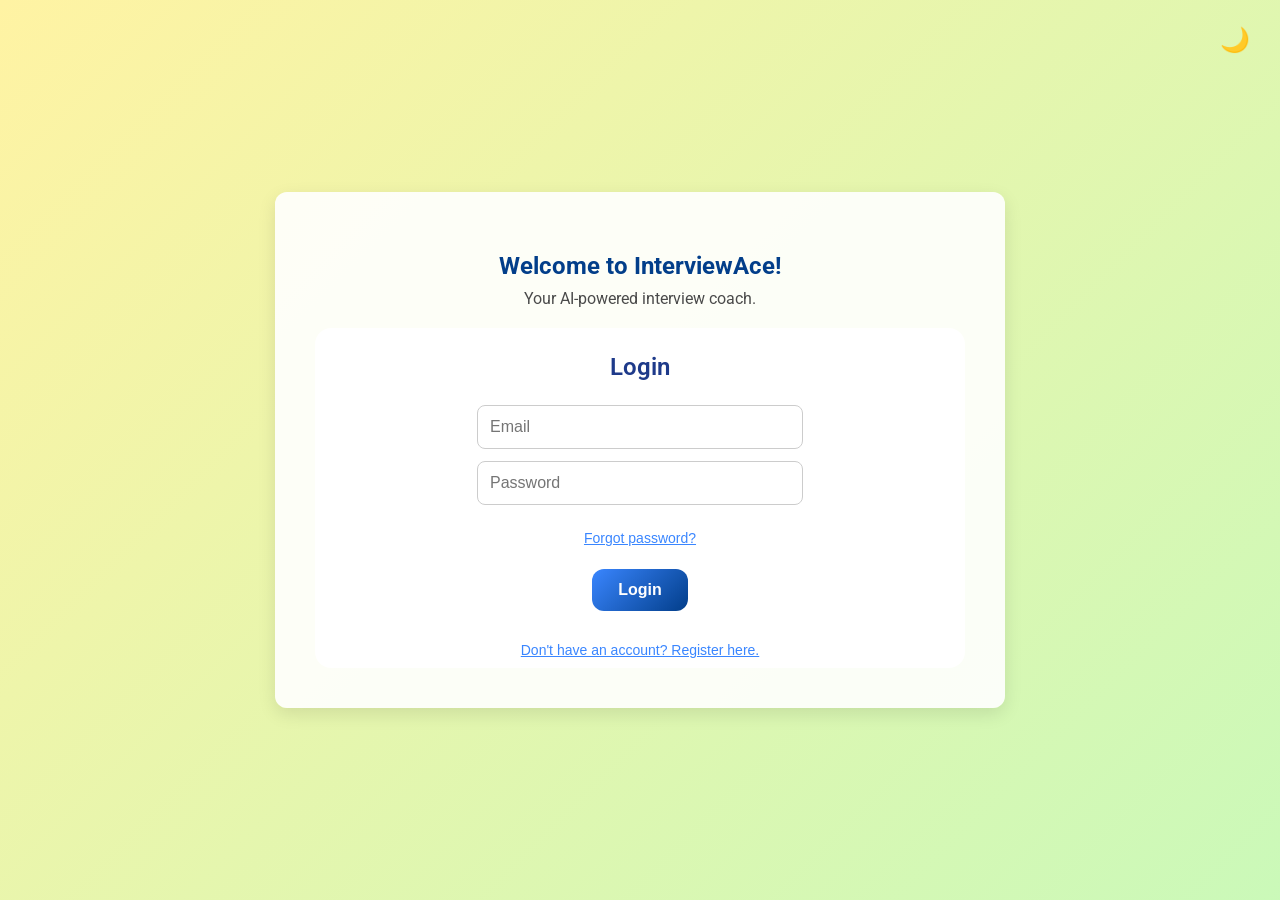
==== index.html @ 3fdfaf71 "Update index.html" ====
<!DOCTYPE html>
<html lang="en">
<head>
    <meta charset="UTF-8">
    <meta name="viewport" content="width=device-width, initial-scale=1.0">
    <title>InterviewAce - AI Interview Coach</title>
    <link href="https://fonts.googleapis.com/css2?family=Roboto:wght@300;400;700&display=swap" rel="stylesheet">
    <link href="styles.css" rel="stylesheet">
    </head>
<body>
    <button class="toggle" id="themeToggle" style="position: absolute; top: 20px; right: 20px;" onclick="toggleTheme()">🌙</button>

    <div class="container">
        <div class="status-indicator hidden" id="statusMessage"></div>
        
        <section id="authSection" class="section show">
            <h1>Welcome to InterviewAce!</h1>
            <p>Your AI-powered interview coach.</p>

            <div class="card-container">
                <div class="card" id="flipCard">
                    <div class="card-face card-front">
                        <h2>Login</h2>
                        <input type="email" id="loginEmail" placeholder="Email" required>
                        <input type="password" id="loginPassword" placeholder="Password" required>
                        <button class="link-btn" onclick="handleForgotPassword()">Forgot password?</button>
                        <button class="btn" onclick="login()">Login</button>
                        <div id="loginError" class="error-message hidden"></div>
                        <button class="link-btn" onclick="flipToRegister()">Don't have an account? Register here.</button>
                    </div>

                    <div class="card-face card-back">
                        <h2>Register</h2>
                        <input type="text" id="regName" placeholder="Name" required>
                        <input type="email" id="regEmail" placeholder="Email" required>
                        <input type="password" id="regPassword" placeholder="Password" required>
                        <input type="text" id="regSecurityQuestion" placeholder="Security question (e.g. Your pet's name?)" required>
                        <input type="text" id="regSecurityAnswer" placeholder="Your answer" required>
                        <button class="btn" onclick="register()">Register</button>
                        <button class="link-btn" onclick="flipToLogin()">Already have an account? Login here.</button>
                    </div>
                </div>
            </div>
        </section>

       <section id="roleSection" class="section">
    <h1>Choose Your Interview Focus</h1>
    <p>Select a role to begin your tailored interview preparation.</p>

    <div class="role-selection">
        <div class="role-card" onclick="selectRole('frontend')">
            <h3>Frontend Developer</h3>
            <ul>
                <li>HTML/CSS</li>
                <li>JavaScript</li>
                <li>React/Vue/Angular</li>
                <li>Responsive Design</li>
            </ul>
        </div>
        <div class="role-card" onclick="selectRole('backend')">
            <h3>Backend Developer</h3>
            <ul>
                <li>Node.js/Python/Java</li>
                <li>APIs</li>
                <li>Databases</li>
                <li>Authentication</li>
            </ul>
        </div>
        <div class="role-card" onclick="selectRole('fullstack')">
            <h3>Full Stack Developer</h3>
            <ul>
                <li>Frontend & Backend</li>
                <li>System Design</li>
                <li>APIs</li>
                <li>Databases</li>
            </ul>
        </div>
        <div class="role-card" onclick="selectRole('dataanalyst')">
            <h3>Data Analyst</h3>
            <ul>
                <li>SQL/Python</li>
                <li>Data Visualization</li>
                <li>Statistics</li>
                <li>Excel</li>
            </ul>
        </div>
        <div class="role-card" onclick="selectRole('devops')">
            <h3>DevOps Engineer</h3>
            <ul>
                <li>CI/CD</li>
                <li>Docker/Kubernetes</li>
                <li>Cloud Services</li>
                <li>Infrastructure</li>
            </ul>
        </div>
        <div class="role-card" onclick="selectRole('productmanager')">
            <h3>Product Manager</h3>
            <ul>
                <li>Market Research</li>
                <li>Roadmapping</li>
                <li>User Stories</li>
                <li>Metrics</li>
                <li>Prioritization</li>
            </ul>
        </div>
    </div>

    <div class="start-interview-section">
        <button class="btn" onclick="startInterview()">Start Interview</button>
        <button class="btn" style="background: linear-gradient(135deg, #dc3545 0%, #c82333 100%);" onclick="logout()">Logout</button>
    </div>
</section>
        <section id="chatSection" class="section">
            <h1 id="chatTitle">Interview Preparation: Role Name</h1>
            <div class="progress-text" id="progressText">Question 0/5</div>
            <div class="progress-container">
                <div class="progress-bar" id="progressBar" style="width: 0%"></div>
            </div>
            
            <div class="chat-container">
                <div id="chatMessages">
                    <div class="message bot">Welcome! I'm your AI interview coach. Let's start with some questions to help you prepare. Type 'start' to begin!</div>
                </div>
                <div class="input-group">
                    <input type="text" id="userInput" placeholder="Type or speak your answer here..." onkeypress="handleKeyPress(event)">
                    <button class="btn" onclick="sendMessage()">Send</button>
                    <button class="btn" id="micButton" style="background: linear-gradient(135deg, #4CAF50 0%, #8BC34A 100%);" onclick="startVoiceInput()">🎙️</button>
                    <button class="btn" id="speakToggleButton" style="background: linear-gradient(135deg, #673AB7 0%, #9C27B0 100%);" onclick="toggleSpeechOutput()">🔊</button>
                </div>
            </div>
            <button class="btn" style="background: linear-gradient(135deg, #6c757d 0%, #5a6268 100%); margin-top: 20px;" onclick="endInterview()">End Interview Session</button>
        </section>
    </div>

    <div id="confirmationDialog" class="confirmation-overlay" style="display: none;">
        <div class="confirmation-dialog">
            <h3 id="confirmationTitle">Confirm Ending Interview</h3>
            <p id="confirmationMessage">Are you sure you want to end this interview session?</p>
            <div class="confirmation-buttons">
                <button class="confirm-btn" onclick="confirmEndInterview()">End Session</button>
                <button class="cancel-btn" onclick="cancelEndInterview()">Continue Interview</button>
            </div>
        </div>
    </div>

    <div id="voiceRecordingOverlay" class="voice-recording-overlay" style="display: none;">
        <div class="voice-recording-dialog">
            <div class="recording-mic" id="recordingMic">🎙️</div>
            <p>Recording your answer...</p>
            <button class="btn stop-recording-btn" onclick="stopVoiceInput()">Stop Recording</button>
        </div>
    </div>

    <script src="script.js"></script> </body>
</html>
---- styles.css ----
:root {
    --primary: #3A86FF;
    --accent: #023E8A;
    --success: #28a745;
    --error: #dc3545;
    --info: #17a2b8;
    --text-color: #333;
    --bg-light: #f0f4f8;
    --white: #fff;
    --card-shadow: 0 6px 18px rgba(0, 0, 0, 0.1);
    --radius: 12px;

    /* Light theme defaults */
    --bg-gradient: linear-gradient(-45deg, #ffc7d9, #aee2ff, #b9fbc0, #fff3a3);
    --card-bg: rgba(255, 255, 255, 0.9);
    --btn-gradient: linear-gradient(135deg, var(--primary), var(--accent));
}

body {
    font-family: 'Roboto', sans-serif;
    margin: 0;
    display: flex;
    justify-content: center;
    align-items: center;
    min-height: 100vh;
    background: var(--bg-gradient);
    background-size: 400% 400%;
    animation: pastelFlow 20s ease infinite;
    color: var(--text-color);
    overflow-y: auto;
}

body.dark {
    --text-color: #f0f0f0;
    --bg-gradient: linear-gradient(-45deg, #3A86FF, #8338ec, #ff006e, #00b4d8);
    --card-bg: rgba(40, 40, 40, 0.85);
    --btn-gradient: linear-gradient(135deg, #5c5cde, #3d3d9e);
    --card-shadow: 0 8px 20px rgba(0, 0, 0, 0.5);
}

.container {
    background: var(--card-bg);
    color: var(--text-color);
    border-radius: var(--radius);
    padding: 40px;
    box-shadow: var(--card-shadow);
    width: 90%;
    max-width: 650px;
    text-align: center;
    margin: 40px 0;
    overflow-y: auto;
}

.container p {
    font-size: 1rem;
    color: #4a4a4a;
    margin-top: -15px;
    margin-bottom: 20px;
}
        
h1 {
    color: var(--accent);
    margin-bottom: 24px;
    font-weight: 700;
}

.section {
    display: none;
    opacity: 0;
    transition: opacity 0.5s ease-in-out;
    margin-top: 20px;
}

.section.show {
    display: block;
    opacity: 1;
}

/* Status Indicator */
.status-indicator {
    position: absolute;
    top: 15px;
    left: 50%;
    transform: translateX(-50%);
    padding: 10px 20px;
    border-radius: 10px;
    font-weight: bold;
    color: #fff;
    z-index: 10;
    display: none;
    opacity: 0;
    transition: opacity 0.3s ease;
    box-shadow: var(--card-shadow);
}
    
.status-indicator.show {
    display: block;
    opacity: 1;
}
    
.status-success { background-color: var(--success); }
.status-error { background-color: var(--error); }
.status-info { background-color: var(--info); }

.form-group {
    margin-bottom: 24px;
}

.form-group label {
    display: block;
    margin-bottom: 6px;
    font-weight: 600;
    color: #555;
}

.form-group input {
    width: calc(100% - 20px);
    padding: 12px;
    border: 1px solid #ccc;
    border-radius: var(--radius);
    font-size: 16px;
    box-sizing: border-box;
}

.card-container {
    perspective: 1200px;
    width: 100%;
    margin: auto;
    position: relative;
    height: 340px;
    overflow-y: auto;
}

.card {
    width: 100%;
    height: 100%;
    position: relative;
    transform-style: preserve-3d;
    transition: transform 0.8s ease;
}

.card-face {
    position: absolute;
    width: 100%;
    height: 100%;
    top: 0;
    left: 0;
    backface-visibility: hidden;
    background: var(--card-bg);
    border-radius: 16px;
    padding: 24px;
    box-sizing: border-box;
    display: flex;
    flex-direction: column;
    justify-content: center;
    gap: 12px;
    overflow-y: auto;
}

.card-front {
    z-index: 2;
}

.card-back {
    transform: rotateY(180deg);
}

.card.flipped {
    transform: rotateY(180deg);
}

input{
    padding: 12px;
    font-size: 16px;
    border-radius: 8px;
    border: 1px solid #ccc;
    width: 100%;
    max-width: 300px;
    margin: 0 auto;
    display: block;
}
    
.btn{
    background: var(--btn-gradient);
    color: #fff;
    padding: 12px 26px;
    border: none;
    border-radius: var(--radius);
    cursor: pointer;
    font-size: 16px;
    font-weight: 600;
    transition: transform 0.2s ease, box-shadow 0.3s ease;
    margin: 6px auto;
    display: block;
}

.link-btn {
    background: none;
    border: none;
    color: var(--primary);
    cursor: pointer;
    text-decoration: underline;
    font-size: 14px;
    margin-top: 8px;
    padding: 5px;
}

.toggle {
    background: none;
    border: none;
    color: var(--text-color);
    font-size: 16px;
    cursor: pointer;
    text-decoration: none;
    padding: 6px 10px;
    position: absolute;
    top: 20px;
    right: 20px;
    font-size: 24px
    
}

.toggle:focus {
    outline: none;
}

.card-front h2, .card-back h2{
font-size: 1.5rem !important;
font-weight: 600 !important;
color: #1e3a8a !important;
margin-bottom: 12px !important;
}

.hidden {
    display: none !important;
} 

body.dark .container {
    color: #f1f1f1;
}

body.dark .card-face {
    color: #f1f1f1;

}
body.dark .card-face h2 {
    color: #ffffff;
}
    
body.dark .card-face p,
body.dark .card-face label {
    color: #ddd;
}

body.dark input {
    background: rgba(255, 255, 255, 0.05);
    color: #fff;
    border: 1px solid #444;
}

body.dark input::placeholder {
    color: #ccc;
}

body.dark .link-btn {
    color: #91cfff;
}

body.dark h1, 
body.dark h2, 
body.dark p {
    color: #f5f5f5;
}

body.dark button.btn {
    text-shadow: 0 0 4px rgba(255, 255, 255, 0.2);
}
    
body.dark .card-front h2,
body.dark .card-back h2 {
    color: #ffffff !important;
}

/* Role Selection */
.role-selection {
    display: flex;
    flex-wrap: wrap;
    justify-content: center;
    gap: 20px;
    margin-top: 20px;
}

.role-card {
    background-color: #f9f9f9;
    border: 2px solid #e0e0e0;
    border-radius: 12px;
    padding: 20px;
    width: 180px;
    cursor: pointer;
    transition: all 0.3s ease;
    box-shadow: 0 2px 5px rgba(0, 0, 0, 0.05);
    display: flex;
    flex-direction: column;
    justify-content: space-between;
}
    
.role-card:hover,
.role-card.selected {
    border-color: var(--primary);
    background-color: #e7f1ff;
    box-shadow: 0 5px 15px rgba(0, 0, 0, 0.1);
    transform: translateY(-3px);
}
    
.role-card h3 {
    margin-bottom: 10px;
    color: var(--accent);
    font-size: 1.1em;
}
    
.role-card ul {
    list-style: none;
    padding: 0;
    font-size: 0.9em;
    color: #666;
}
    
.role-card ul li {
    margin-bottom: 4px;
}

.start-interview-section {
    margin-top: 30px;
    padding-top: 20px;
    border-top: 1px solid #eee;
}

.api-key-input {
    width: calc(100% - 20px);
    padding: 10px;
    margin-bottom: 15px;
    border: 1px solid #ddd;
    border-radius: 8px;
    font-size: 14px;
    box-sizing: border-box;
    text-align: center;
}

/* Chat Section */
.chat-container {
    background: #f8f9fa;
    border: 1px solid #dee2e6;
    border-radius: var(--radius);
    padding: 20px;
    height: 450px;
    display: flex;
    flex-direction: column;
    overflow: hidden;
}
    
#chatMessages {
    flex-grow: 1;
    overflow-y: auto;
    margin-bottom: 15px;
    padding-right: 10px;
    scroll-behavior: smooth;
}
    
.message {
    padding: 12px 18px;
    border-radius: 20px;
    max-width: 85%;
    margin-bottom: 10px;
    word-wrap: break-word;
}
    
.message.user {
    background: var(--primary);
    color: #fff;
    align-self: flex-end;
    border-bottom-right-radius: 5px;
}
    
.message.bot {
    background: #e2e6ea;
    color: #333;
    align-self: flex-start;
    border-bottom-left-radius: 5px;
}
    
.input-group {
    display: flex;
    align-items: center;
    border-top: 1px solid #e9ecef;
    padding-top: 15px;
}
    
.input-group input {
    flex-grow: 1;
    padding: 12px;
    border: 1px solid #ced4da;
    border-radius: 25px;
    font-size: 16px;
    margin-right: 10px;
}
    
.input-group .btn {
    border-radius: 25px;
    padding: 10px 18px;
}
    
.api-key-input {
    width: 100%;
    padding: 10px;
    border: 1px solid #ccc;
    border-radius: var(--radius);
    font-size: 14px;
}
    
.loading {
    display: inline-block;
    width: 15px;
    height: 15px;
    border: 2px solid rgba(0, 0, 0, 0.1);
    border-top: 2px solid var(--primary);
    border-radius: 50%;
    animation: spin 1s linear infinite;
}
    
/* Progress bar */
.progress-container {
    width: 100%;
    height: 8px;
    background-color: #e0e0e0;
    border-radius: 4px;
    margin-bottom: 20px;
    overflow: hidden;
}
    
.progress-bar {
    height: 100%;
    background: linear-gradient(90deg, var(--primary), var(--accent));
    border-radius: 4px;
    transition: width 0.4s ease;
}
    
.progress-text {
    font-size: 0.9rem;
    color: var(--text-color);
    margin-bottom: 10px;
}

/* Voice recording overlay */
.voice-recording-overlay {
    position: fixed;
    top: 0;
    left: 0;
    width: 100%;
    height: 100%;
    background: rgba(0, 0, 0, 0.7);
    display: flex;
    justify-content: center;
    align-items: center;
    z-index: 1000;
}

.error-input {
    border: 2px solid var(--error) !important;
    animation: shake 0.5s ease-in-out;
}

@keyframes shake {
    0%, 100% { transform: translateX(0); }
    20%, 60% { transform: translateX(-5px); }
    40%, 80% { transform: translateX(5px); }
}

.error-message {
    color: var(--error);
    margin: 10px 0;
    padding: 8px;
    background-color: rgba(220, 53, 69, 0.1);
    border-radius: 4px;
    font-size: 0.9em;
}

.error-message.hidden {
    display: none;
}

.voice-recording-dialog {
    background: var(--card-bg);
    padding: 30px;
    border-radius: var(--radius);
    box-shadow: var(--card-shadow);
    max-width: 90%;
    width: 300px;
    text-align: center;
}

.recording-mic {
    font-size: 48px;
    margin-bottom: 20px;
    animation: pulse 1.5s infinite;
}

.stop-recording-btn {
    background: linear-gradient(135deg, var(--error), #c82333);
    color: white;
    margin-top: 20px;
}

@keyframes pulse {
    0% { transform: scale(1); }
    50% { transform: scale(1.2); }
    100% { transform: scale(1); }
}
    
@keyframes pastelFlow {
    0% { background-position: 0% 50%; }
    50% { background-position: 100% 50%; }
    100% { background-position: 0% 50%; }
}
@keyframes spin {
    to { transform: rotate(360deg); }
}
    
@media (max-width: 768px) {
    .container {
        padding: 20px;
    }

    .role-selection {
        grid-template-columns: 1fr;
    }

    .role-card {
        width: 100%;
        margin-bottom: 15px;
    }

    .chat-container {
        height: 400px;
    }

    .input-group {
        flex-direction: column;
        align-items: stretch;
    }

    .input-group input,
    .input-group .btn {
        width: 100%;
        margin-bottom: 10px;
    }

    .input-group .btn {
        margin: 0;
    }
}
    
/* Confirmation dialog */
.confirmation-overlay {
    position: fixed;
    top: 0;
    left: 0;
    width: 100%;
    height: 100%;
    background: rgba(0, 0, 0, 0.7);
    display: flex;
    justify-content: center;
    align-items: center;
    z-index: 1000;
}
    
.confirmation-dialog {
    background: var(--card-bg);
    padding: 30px;
    border-radius: var(--radius);
    box-shadow: var(--card-shadow);
    max-width: 90%;
    width: 450px;
    text-align: center;
}
    
.confirmation-dialog h3 {
    margin-top: 0;
    color: var(--accent);
}
    
.confirmation-buttons {
    display: flex;
    justify-content: center;
    gap: 15px;
    margin-top: 20px;
}
    
.confirmation-buttons button {
    padding: 10px 25px;
    border: none;
    border-radius: var(--radius);
    cursor: pointer;
    font-weight: 600;
    font-size: 16px;
    transition: all 0.2s ease;
}
    
.confirmation-buttons .confirm-btn {
    background: linear-gradient(135deg, var(--error), #c82333);
    color: white;
}
    
.confirmation-buttons .cancel-btn {
    background: linear-gradient(135deg, var(--primary), var(--accent));
    color: white;
}
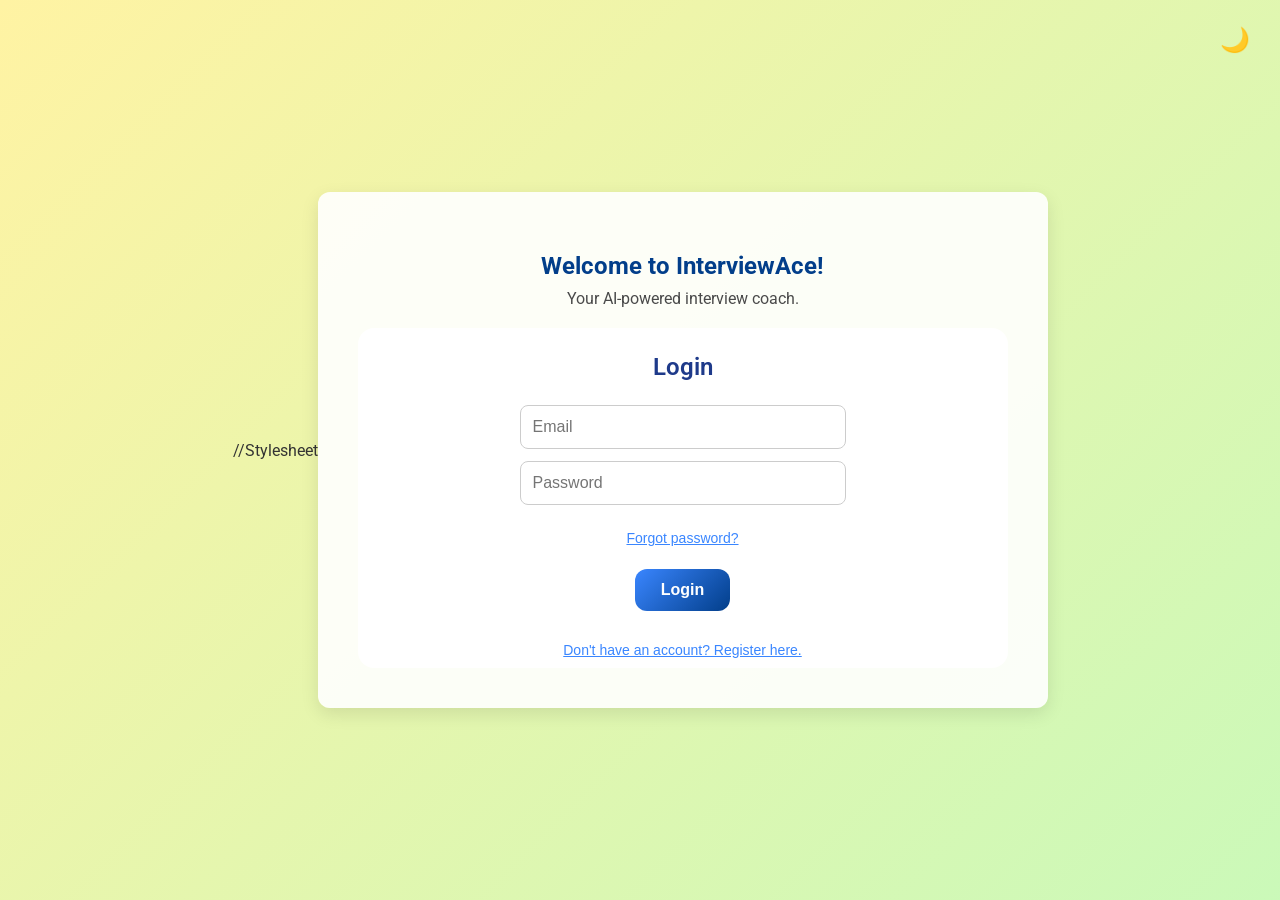
==== commit 0cad9ebd: "Update index.html" ====
--- a/index.html
+++ b/index.html
@@ -6,6 +6,7 @@
     <title>InterviewAce - AI Interview Coach</title>
     <link href="https://fonts.googleapis.com/css2?family=Roboto:wght@300;400;700&display=swap" rel="stylesheet">
     <link href="styles.css" rel="stylesheet">
+    //Stylesheet
     </head>
 <body>
     <button class="toggle" id="themeToggle" style="position: absolute; top: 20px; right: 20px;" onclick="toggleTheme()">🌙</button>
@@ -152,4 +153,4 @@
     </div>
 
     <script src="script.js"></script> </body>
-</html>+</html>
--- a/styles.css
+++ b/styles.css
@@ -15,7 +15,6 @@
     --card-bg: rgba(255, 255, 255, 0.9);
     --btn-gradient: linear-gradient(135deg, var(--primary), var(--accent));
 }
-
 body {
     font-family: 'Roboto', sans-serif;
     margin: 0;
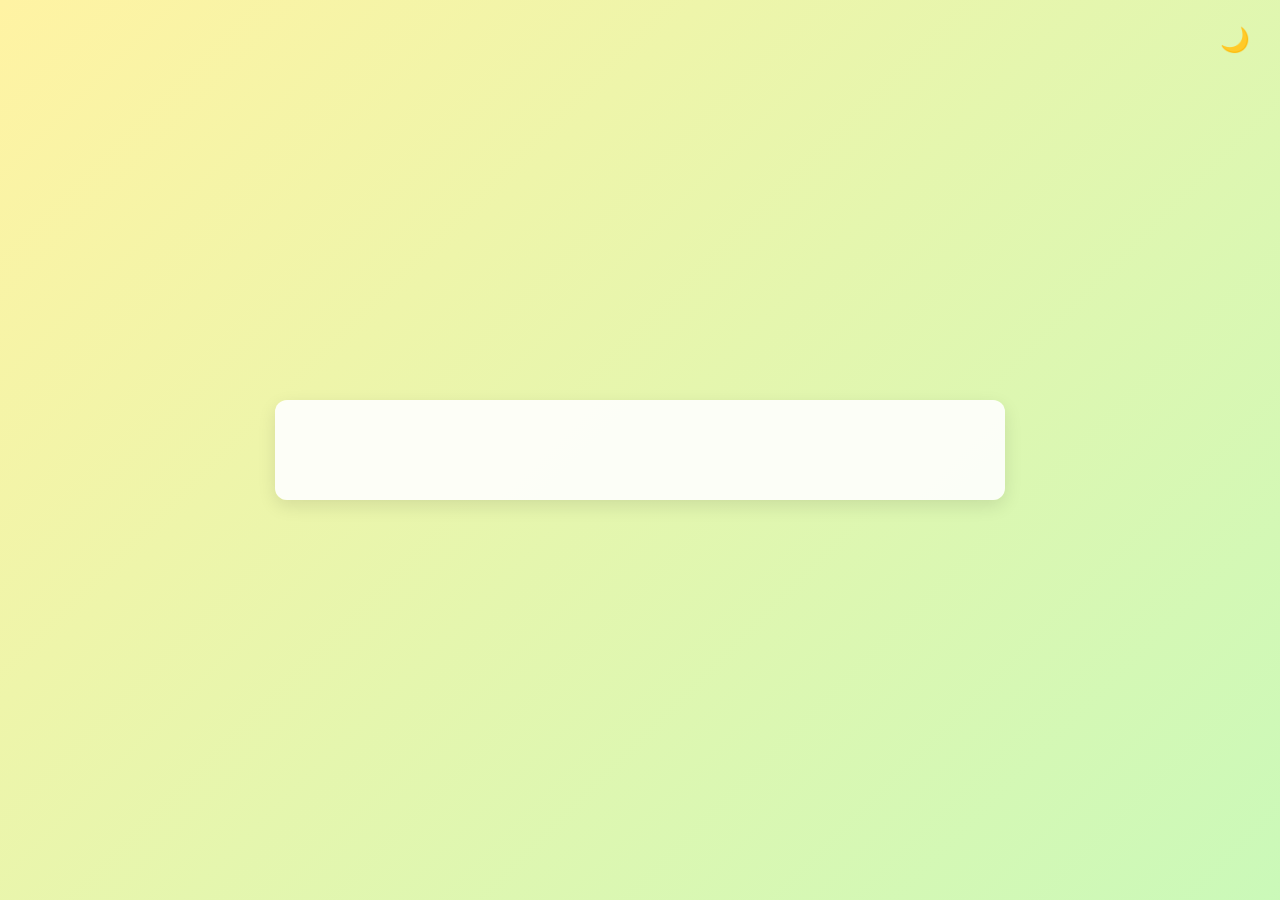
==== commit 1b02da72: "Add files via upload" ====
--- a/index.html
+++ b/index.html
@@ -1,156 +1,59 @@
 <!DOCTYPE html>
 <html lang="en">
 <head>
-    <meta charset="UTF-8">
-    <meta name="viewport" content="width=device-width, initial-scale=1.0">
-    <title>InterviewAce - AI Interview Coach</title>
-    <link href="https://fonts.googleapis.com/css2?family=Roboto:wght@300;400;700&display=swap" rel="stylesheet">
-    <link href="styles.css" rel="stylesheet">
-    //Stylesheet
-    </head>
+  <meta charset="UTF-8">
+  <meta name="viewport" content="width=device-width, initial-scale=1.0">
+  <title>InterviewAce - AI Interview Coach</title>
+  <link href="https://fonts.googleapis.com/css2?family=Roboto:wght@300;400;700&display=swap" rel="stylesheet">
+  <link href="styles.css" rel="stylesheet">
+</head>
 <body>
-    <button class="toggle" id="themeToggle" style="position: absolute; top: 20px; right: 20px;" onclick="toggleTheme()">🌙</button>
+  <button class="toggle" id="themeToggle" style="position: absolute; top: 20px; right: 20px;" onclick="toggleTheme()">🌙</button>
 
-    <div class="container">
-        <div class="status-indicator hidden" id="statusMessage"></div>
-        
-        <section id="authSection" class="section show">
-            <h1>Welcome to InterviewAce!</h1>
-            <p>Your AI-powered interview coach.</p>
+  <div class="container">
+    <!-- Login / Register Section -->
+    <div class="status-indicator hidden" id="statusMessage"></div>
+    <section id="authSection" class="section show">
+      <!-- ... login & register card HTML ... -->
+    </section>
 
-            <div class="card-container">
-                <div class="card" id="flipCard">
-                    <div class="card-face card-front">
-                        <h2>Login</h2>
-                        <input type="email" id="loginEmail" placeholder="Email" required>
-                        <input type="password" id="loginPassword" placeholder="Password" required>
-                        <button class="link-btn" onclick="handleForgotPassword()">Forgot password?</button>
-                        <button class="btn" onclick="login()">Login</button>
-                        <div id="loginError" class="error-message hidden"></div>
-                        <button class="link-btn" onclick="flipToRegister()">Don't have an account? Register here.</button>
-                    </div>
+    <!-- Role Selection Section -->
+    <section id="roleSection" class="section">
+      <!-- ... role cards & API key input ... -->
+    </section>
 
-                    <div class="card-face card-back">
-                        <h2>Register</h2>
-                        <input type="text" id="regName" placeholder="Name" required>
-                        <input type="email" id="regEmail" placeholder="Email" required>
-                        <input type="password" id="regPassword" placeholder="Password" required>
-                        <input type="text" id="regSecurityQuestion" placeholder="Security question (e.g. Your pet's name?)" required>
-                        <input type="text" id="regSecurityAnswer" placeholder="Your answer" required>
-                        <button class="btn" onclick="register()">Register</button>
-                        <button class="link-btn" onclick="flipToLogin()">Already have an account? Login here.</button>
-                    </div>
-                </div>
-            </div>
-        </section>
+    <!-- Chat Section -->
+    <section id="chatSection" class="section">
+      <h1 id="chatTitle">Interview Preparation: Role Name</h1>
+      <div class="progress-text" id="progressText">Question 0/5</div>
+      <div class="progress-container"><div class="progress-bar" id="progressBar" style="width: 0%"></div></div>
 
-       <section id="roleSection" class="section">
-    <h1>Choose Your Interview Focus</h1>
-    <p>Select a role to begin your tailored interview preparation.</p>
+      <div class="chat-container">
+        <div id="chatMessages">
+          <div class="message bot">Welcome! I'm your AI interview coach. Let's start with some questions to help you prepare. Type 'start' to begin!</div>
+        </div>
+        <div class="input-group">
+          <input type="text" id="userInput" placeholder="Type or speak your answer here..." onkeypress="handleKeyPress(event)">
+          <button class="btn" onclick="sendMessage()">Send</button>
+          <button class="btn" id="micButton" onclick="startVoiceInput()">🎙️</button>
+          <button class="btn" id="speakToggleButton" onclick="toggleSpeechOutput()">🔊</button>
+        </div>
+      </div>
 
-    <div class="role-selection">
-        <div class="role-card" onclick="selectRole('frontend')">
-            <h3>Frontend Developer</h3>
-            <ul>
-                <li>HTML/CSS</li>
-                <li>JavaScript</li>
-                <li>React/Vue/Angular</li>
-                <li>Responsive Design</li>
-            </ul>
-        </div>
-        <div class="role-card" onclick="selectRole('backend')">
-            <h3>Backend Developer</h3>
-            <ul>
-                <li>Node.js/Python/Java</li>
-                <li>APIs</li>
-                <li>Databases</li>
-                <li>Authentication</li>
-            </ul>
-        </div>
-        <div class="role-card" onclick="selectRole('fullstack')">
-            <h3>Full Stack Developer</h3>
-            <ul>
-                <li>Frontend & Backend</li>
-                <li>System Design</li>
-                <li>APIs</li>
-                <li>Databases</li>
-            </ul>
-        </div>
-        <div class="role-card" onclick="selectRole('dataanalyst')">
-            <h3>Data Analyst</h3>
-            <ul>
-                <li>SQL/Python</li>
-                <li>Data Visualization</li>
-                <li>Statistics</li>
-                <li>Excel</li>
-            </ul>
-        </div>
-        <div class="role-card" onclick="selectRole('devops')">
-            <h3>DevOps Engineer</h3>
-            <ul>
-                <li>CI/CD</li>
-                <li>Docker/Kubernetes</li>
-                <li>Cloud Services</li>
-                <li>Infrastructure</li>
-            </ul>
-        </div>
-        <div class="role-card" onclick="selectRole('productmanager')">
-            <h3>Product Manager</h3>
-            <ul>
-                <li>Market Research</li>
-                <li>Roadmapping</li>
-                <li>User Stories</li>
-                <li>Metrics</li>
-                <li>Prioritization</li>
-            </ul>
-        </div>
-    </div>
+      <button class="btn" style="margin-top: 20px;" onclick="endInterview()">End Interview Session</button>
+      <button class="btn" style="margin-top: 10px;" onclick="exportChat()">📥 Export Conversation</button>
+    </section>
+  </div>
 
-    <div class="start-interview-section">
-        <button class="btn" onclick="startInterview()">Start Interview</button>
-        <button class="btn" style="background: linear-gradient(135deg, #dc3545 0%, #c82333 100%);" onclick="logout()">Logout</button>
-    </div>
-</section>
-        <section id="chatSection" class="section">
-            <h1 id="chatTitle">Interview Preparation: Role Name</h1>
-            <div class="progress-text" id="progressText">Question 0/5</div>
-            <div class="progress-container">
-                <div class="progress-bar" id="progressBar" style="width: 0%"></div>
-            </div>
-            
-            <div class="chat-container">
-                <div id="chatMessages">
-                    <div class="message bot">Welcome! I'm your AI interview coach. Let's start with some questions to help you prepare. Type 'start' to begin!</div>
-                </div>
-                <div class="input-group">
-                    <input type="text" id="userInput" placeholder="Type or speak your answer here..." onkeypress="handleKeyPress(event)">
-                    <button class="btn" onclick="sendMessage()">Send</button>
-                    <button class="btn" id="micButton" style="background: linear-gradient(135deg, #4CAF50 0%, #8BC34A 100%);" onclick="startVoiceInput()">🎙️</button>
-                    <button class="btn" id="speakToggleButton" style="background: linear-gradient(135deg, #673AB7 0%, #9C27B0 100%);" onclick="toggleSpeechOutput()">🔊</button>
-                </div>
-            </div>
-            <button class="btn" style="background: linear-gradient(135deg, #6c757d 0%, #5a6268 100%); margin-top: 20px;" onclick="endInterview()">End Interview Session</button>
-        </section>
-    </div>
+  <!-- Overlays -->
+  <div id="confirmationDialog" class="confirmation-overlay" style="display: none;">
+    <!-- ... confirmation dialog ... -->
+  </div>
 
-    <div id="confirmationDialog" class="confirmation-overlay" style="display: none;">
-        <div class="confirmation-dialog">
-            <h3 id="confirmationTitle">Confirm Ending Interview</h3>
-            <p id="confirmationMessage">Are you sure you want to end this interview session?</p>
-            <div class="confirmation-buttons">
-                <button class="confirm-btn" onclick="confirmEndInterview()">End Session</button>
-                <button class="cancel-btn" onclick="cancelEndInterview()">Continue Interview</button>
-            </div>
-        </div>
-    </div>
+  <div id="voiceRecordingOverlay" class="voice-recording-overlay" style="display: none;">
+    <!-- ... voice recording overlay ... -->
+  </div>
 
-    <div id="voiceRecordingOverlay" class="voice-recording-overlay" style="display: none;">
-        <div class="voice-recording-dialog">
-            <div class="recording-mic" id="recordingMic">🎙️</div>
-            <p>Recording your answer...</p>
-            <button class="btn stop-recording-btn" onclick="stopVoiceInput()">Stop Recording</button>
-        </div>
-    </div>
-
-    <script src="script.js"></script> </body>
+  <script src="script.js"></script>
+</body>
 </html>
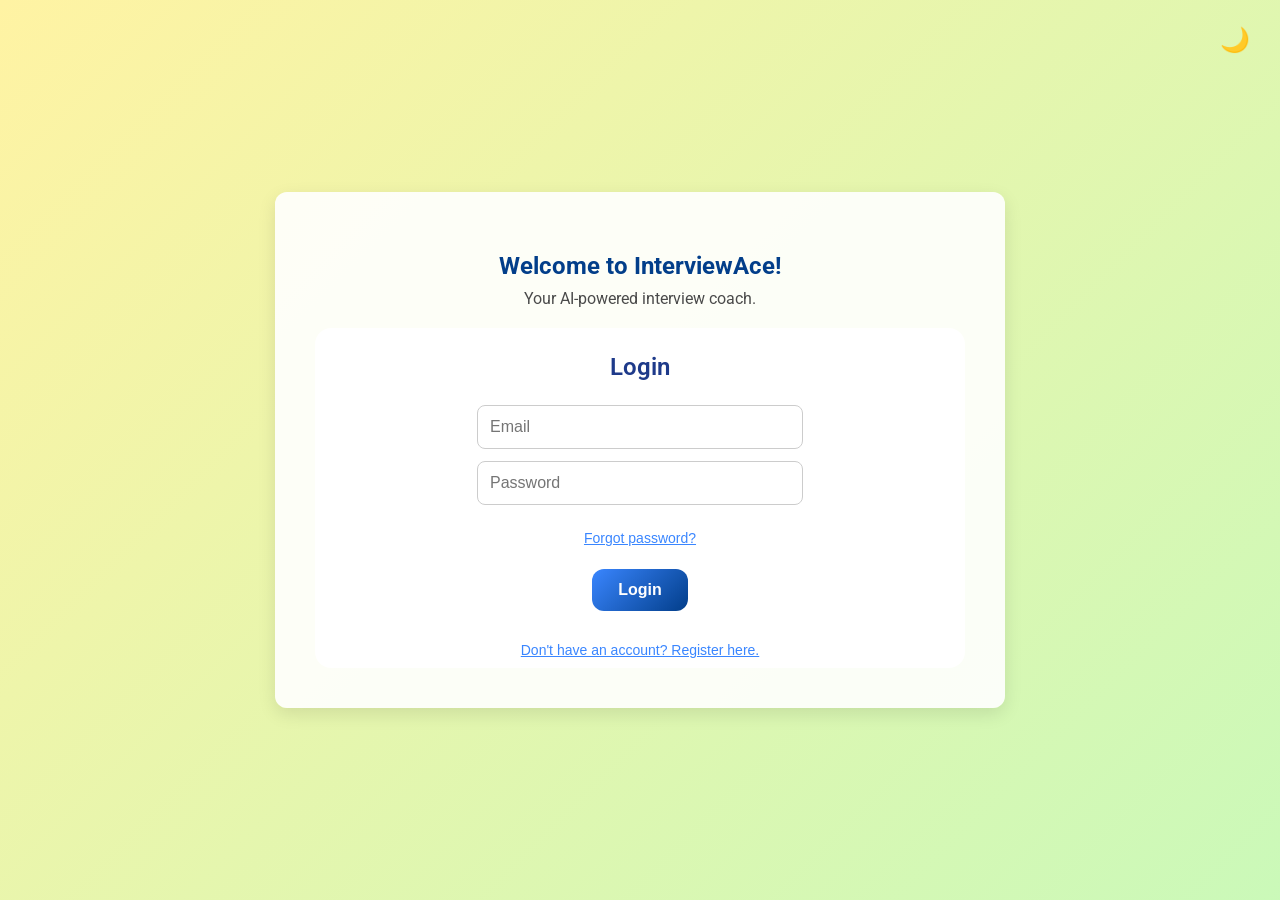
==== commit fb9ecc2e: "Add files via upload" ====
--- a/index.html
+++ b/index.html
@@ -1,59 +1,156 @@
 <!DOCTYPE html>
 <html lang="en">
 <head>
-  <meta charset="UTF-8">
-  <meta name="viewport" content="width=device-width, initial-scale=1.0">
-  <title>InterviewAce - AI Interview Coach</title>
-  <link href="https://fonts.googleapis.com/css2?family=Roboto:wght@300;400;700&display=swap" rel="stylesheet">
-  <link href="styles.css" rel="stylesheet">
-</head>
+    <meta charset="UTF-8">
+    <meta name="viewport" content="width=device-width, initial-scale=1.0">
+    <title>InterviewAce - AI Interview Coach</title>
+    <link href="https://fonts.googleapis.com/css2?family=Roboto:wght@300;400;700&display=swap" rel="stylesheet">
+    <link href="styles.css" rel="stylesheet">
+
+    </head>
 <body>
-  <button class="toggle" id="themeToggle" style="position: absolute; top: 20px; right: 20px;" onclick="toggleTheme()">🌙</button>
+    <button class="toggle" id="themeToggle" style="position: absolute; top: 20px; right: 20px;" onclick="toggleTheme()">🌙</button>
 
-  <div class="container">
-    <!-- Login / Register Section -->
-    <div class="status-indicator hidden" id="statusMessage"></div>
-    <section id="authSection" class="section show">
-      <!-- ... login & register card HTML ... -->
-    </section>
+    <div class="container">
+        <div class="status-indicator hidden" id="statusMessage"></div>
+        
+        <section id="authSection" class="section show">
+            <h1>Welcome to InterviewAce!</h1>
+            <p>Your AI-powered interview coach.</p>
 
-    <!-- Role Selection Section -->
-    <section id="roleSection" class="section">
-      <!-- ... role cards & API key input ... -->
-    </section>
+            <div class="card-container">
+                <div class="card" id="flipCard">
+                    <div class="card-face card-front">
+                        <h2>Login</h2>
+                        <input type="email" id="loginEmail" placeholder="Email" required>
+                        <input type="password" id="loginPassword" placeholder="Password" required>
+                        <button class="link-btn" onclick="handleForgotPassword()">Forgot password?</button>
+                        <button class="btn" onclick="login()">Login</button>
+                        <div id="loginError" class="error-message hidden"></div>
+                        <button class="link-btn" onclick="flipToRegister()">Don't have an account? Register here.</button>
+                    </div>
 
-    <!-- Chat Section -->
-    <section id="chatSection" class="section">
-      <h1 id="chatTitle">Interview Preparation: Role Name</h1>
-      <div class="progress-text" id="progressText">Question 0/5</div>
-      <div class="progress-container"><div class="progress-bar" id="progressBar" style="width: 0%"></div></div>
+                    <div class="card-face card-back">
+                        <h2>Register</h2>
+                        <input type="text" id="regName" placeholder="Name" required>
+                        <input type="email" id="regEmail" placeholder="Email" required>
+                        <input type="password" id="regPassword" placeholder="Password" required>
+                        <input type="text" id="regSecurityQuestion" placeholder="Security question (e.g. Your pet's name?)" required>
+                        <input type="text" id="regSecurityAnswer" placeholder="Your answer" required>
+                        <button class="btn" onclick="register()">Register</button>
+                        <button class="link-btn" onclick="flipToLogin()">Already have an account? Login here.</button>
+                    </div>
+                </div>
+            </div>
+        </section>
 
-      <div class="chat-container">
-        <div id="chatMessages">
-          <div class="message bot">Welcome! I'm your AI interview coach. Let's start with some questions to help you prepare. Type 'start' to begin!</div>
+       <section id="roleSection" class="section">
+    <h1>Choose Your Interview Focus</h1>
+    <p>Select a role to begin your tailored interview preparation.</p>
+
+    <div class="role-selection">
+        <div class="role-card" onclick="selectRole('frontend')">
+            <h3>Frontend Developer</h3>
+            <ul>
+                <li>HTML/CSS</li>
+                <li>JavaScript</li>
+                <li>React/Vue/Angular</li>
+                <li>Responsive Design</li>
+            </ul>
         </div>
-        <div class="input-group">
-          <input type="text" id="userInput" placeholder="Type or speak your answer here..." onkeypress="handleKeyPress(event)">
-          <button class="btn" onclick="sendMessage()">Send</button>
-          <button class="btn" id="micButton" onclick="startVoiceInput()">🎙️</button>
-          <button class="btn" id="speakToggleButton" onclick="toggleSpeechOutput()">🔊</button>
+        <div class="role-card" onclick="selectRole('backend')">
+            <h3>Backend Developer</h3>
+            <ul>
+                <li>Node.js/Python/Java</li>
+                <li>APIs</li>
+                <li>Databases</li>
+                <li>Authentication</li>
+            </ul>
         </div>
-      </div>
+        <div class="role-card" onclick="selectRole('fullstack')">
+            <h3>Full Stack Developer</h3>
+            <ul>
+                <li>Frontend & Backend</li>
+                <li>System Design</li>
+                <li>APIs</li>
+                <li>Databases</li>
+            </ul>
+        </div>
+        <div class="role-card" onclick="selectRole('dataanalyst')">
+            <h3>Data Analyst</h3>
+            <ul>
+                <li>SQL/Python</li>
+                <li>Data Visualization</li>
+                <li>Statistics</li>
+                <li>Excel</li>
+            </ul>
+        </div>
+        <div class="role-card" onclick="selectRole('devops')">
+            <h3>DevOps Engineer</h3>
+            <ul>
+                <li>CI/CD</li>
+                <li>Docker/Kubernetes</li>
+                <li>Cloud Services</li>
+                <li>Infrastructure</li>
+            </ul>
+        </div>
+        <div class="role-card" onclick="selectRole('productmanager')">
+            <h3>Product Manager</h3>
+            <ul>
+                <li>Market Research</li>
+                <li>Roadmapping</li>
+                <li>User Stories</li>
+                <li>Metrics</li>
+                <li>Prioritization</li>
+            </ul>
+        </div>
+    </div>
 
-      <button class="btn" style="margin-top: 20px;" onclick="endInterview()">End Interview Session</button>
-      <button class="btn" style="margin-top: 10px;" onclick="exportChat()">📥 Export Conversation</button>
-    </section>
-  </div>
+    <div class="start-interview-section">
+        <button class="btn" onclick="startInterview()">Start Interview</button>
+        <button class="btn" style="background: linear-gradient(135deg, #dc3545 0%, #c82333 100%);" onclick="logout()">Logout</button>
+    </div>
+</section>
+        <section id="chatSection" class="section">
+            <h1 id="chatTitle">Interview Preparation: Role Name</h1>
+            <div class="progress-text" id="progressText">Question 0/5</div>
+            <div class="progress-container">
+                <div class="progress-bar" id="progressBar" style="width: 0%"></div>
+            </div>
+            
+            <div class="chat-container">
+                <div id="chatMessages">
+                    <div class="message bot">Welcome! I'm your AI interview coach. Let's start with some questions to help you prepare. Type 'start' to begin!</div>
+                </div>
+                <div class="input-group">
+                    <input type="text" id="userInput" placeholder="Type or speak your answer here..." onkeypress="handleKeyPress(event)">
+                    <button class="btn" onclick="sendMessage()">Send</button>
+                    <button class="btn" id="micButton" style="background: linear-gradient(135deg, #4CAF50 0%, #8BC34A 100%);" onclick="startVoiceInput()">🎙️</button>
+                    <button class="btn" id="speakToggleButton" style="background: linear-gradient(135deg, #673AB7 0%, #9C27B0 100%);" onclick="toggleSpeechOutput()">🔊</button>
+                </div>
+            </div>
+            <button class="btn" style="background: linear-gradient(135deg, #6c757d 0%, #5a6268 100%); margin-top: 20px;" onclick="endInterview()">End Interview Session</button>
+        </section>
+    </div>
 
-  <!-- Overlays -->
-  <div id="confirmationDialog" class="confirmation-overlay" style="display: none;">
-    <!-- ... confirmation dialog ... -->
-  </div>
+    <div id="confirmationDialog" class="confirmation-overlay" style="display: none;">
+        <div class="confirmation-dialog">
+            <h3 id="confirmationTitle">Confirm Ending Interview</h3>
+            <p id="confirmationMessage">Are you sure you want to end this interview session?</p>
+            <div class="confirmation-buttons">
+                <button class="confirm-btn" onclick="confirmEndInterview()">End Session</button>
+                <button class="cancel-btn" onclick="cancelEndInterview()">Continue Interview</button>
+            </div>
+        </div>
+    </div>
 
-  <div id="voiceRecordingOverlay" class="voice-recording-overlay" style="display: none;">
-    <!-- ... voice recording overlay ... -->
-  </div>
+    <div id="voiceRecordingOverlay" class="voice-recording-overlay" style="display: none;">
+        <div class="voice-recording-dialog">
+            <div class="recording-mic" id="recordingMic">🎙️</div>
+            <p>Recording your answer...</p>
+            <button class="btn stop-recording-btn" onclick="stopVoiceInput()">Stop Recording</button>
+        </div>
+    </div>
 
-  <script src="script.js"></script>
-</body>
-</html>
+    <script src="script.js"></script> </body>
+</html>
--- a/styles.css
+++ b/styles.css
@@ -15,6 +15,7 @@
     --card-bg: rgba(255, 255, 255, 0.9);
     --btn-gradient: linear-gradient(135deg, var(--primary), var(--accent));
 }
+
 body {
     font-family: 'Roboto', sans-serif;
     margin: 0;
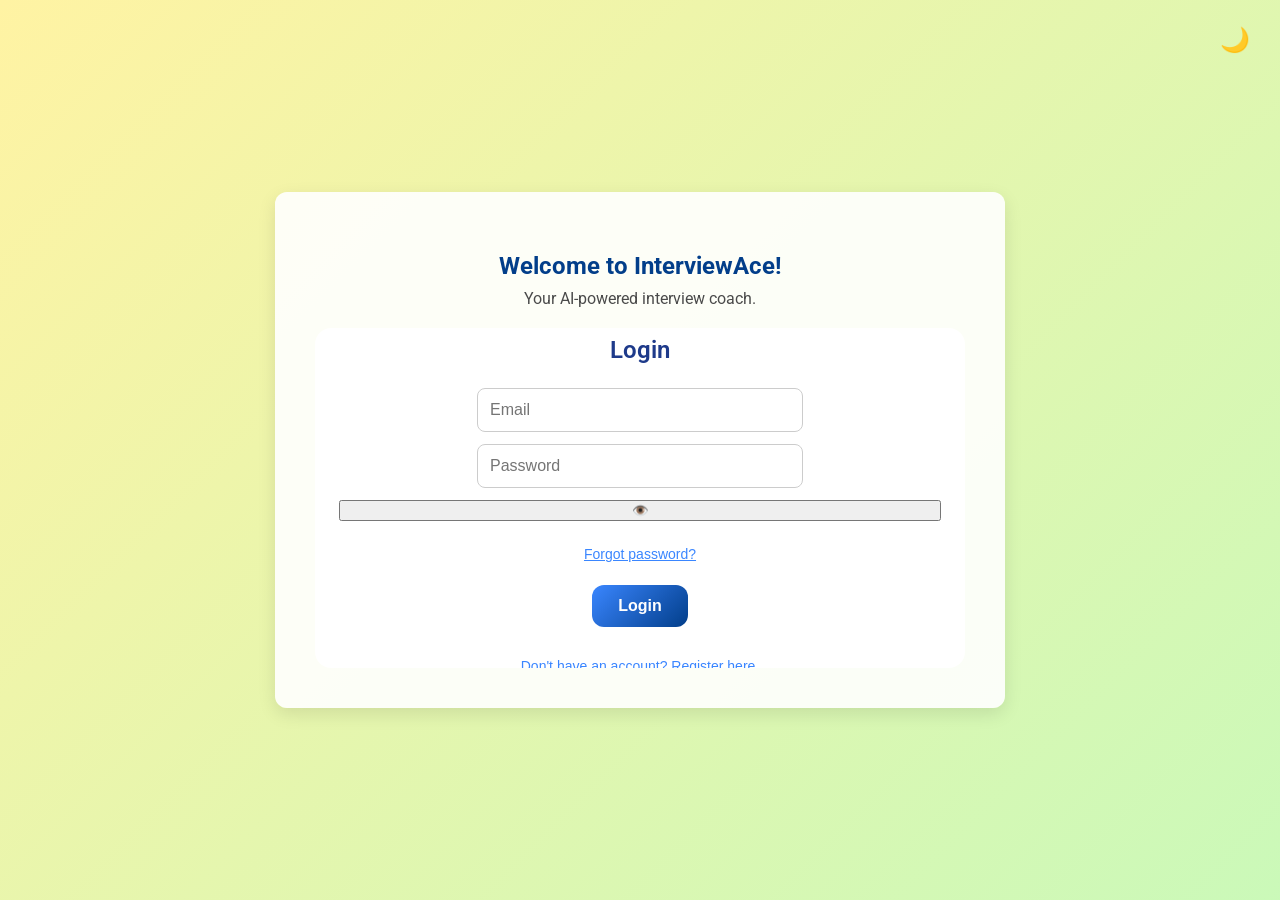
==== commit 3a2552d1: "Update index.html" ====
--- a/index.html
+++ b/index.html
@@ -5,9 +5,8 @@
     <meta name="viewport" content="width=device-width, initial-scale=1.0">
     <title>InterviewAce - AI Interview Coach</title>
     <link href="https://fonts.googleapis.com/css2?family=Roboto:wght@300;400;700&display=swap" rel="stylesheet">
-    <link href="styles.css" rel="stylesheet">
-
-    </head>
+    <link href="style.css" rel="stylesheet">
+</head>
 <body>
     <button class="toggle" id="themeToggle" style="position: absolute; top: 20px; right: 20px;" onclick="toggleTheme()">🌙</button>
 
@@ -20,21 +19,25 @@
 
             <div class="card-container">
                 <div class="card" id="flipCard">
+                    <!-- FRONT: Login -->
                     <div class="card-face card-front">
                         <h2>Login</h2>
                         <input type="email" id="loginEmail" placeholder="Email" required>
                         <input type="password" id="loginPassword" placeholder="Password" required>
+                        <button type="button" class="toggle-password" onclick="togglePassword('loginPassword')">👁️</button>
                         <button class="link-btn" onclick="handleForgotPassword()">Forgot password?</button>
                         <button class="btn" onclick="login()">Login</button>
                         <div id="loginError" class="error-message hidden"></div>
                         <button class="link-btn" onclick="flipToRegister()">Don't have an account? Register here.</button>
                     </div>
 
+                    <!-- BACK: Register -->
                     <div class="card-face card-back">
                         <h2>Register</h2>
                         <input type="text" id="regName" placeholder="Name" required>
                         <input type="email" id="regEmail" placeholder="Email" required>
                         <input type="password" id="regPassword" placeholder="Password" required>
+                        <button type="button" class="toggle-password" onclick="togglePassword('regPassword')">👁️</button>
                         <input type="text" id="regSecurityQuestion" placeholder="Security question (e.g. Your pet's name?)" required>
                         <input type="text" id="regSecurityAnswer" placeholder="Your answer" required>
                         <button class="btn" onclick="register()">Register</button>
@@ -101,12 +104,16 @@
                 <li>Roadmapping</li>
                 <li>User Stories</li>
                 <li>Metrics</li>
-                <li>Prioritization</li>
             </ul>
         </div>
     </div>
 
     <div class="start-interview-section">
+        <div class="form-group">
+            <label for="apiKey">Optional: Enter your OpenAI API Key (for advanced AI features):</label>
+            <input type="password" id="apiKey" class="api-key-input" placeholder="sk-XXXXXXXXXXXXXXXXXXXXXXXXXXXXXXXXXXXXXXXX">
+            <p style="font-size: 0.8em; color: #777;">*If left blank, a default key will be used for mock responses only.</p>
+        </div>
         <button class="btn" onclick="startInterview()">Start Interview</button>
         <button class="btn" style="background: linear-gradient(135deg, #dc3545 0%, #c82333 100%);" onclick="logout()">Logout</button>
     </div>
@@ -133,6 +140,7 @@
         </section>
     </div>
 
+    <!-- Confirmation dialog for ending interview -->
     <div id="confirmationDialog" class="confirmation-overlay" style="display: none;">
         <div class="confirmation-dialog">
             <h3 id="confirmationTitle">Confirm Ending Interview</h3>
@@ -144,6 +152,7 @@
         </div>
     </div>
 
+    <!-- Voice recording overlay -->
     <div id="voiceRecordingOverlay" class="voice-recording-overlay" style="display: none;">
         <div class="voice-recording-dialog">
             <div class="recording-mic" id="recordingMic">🎙️</div>
@@ -152,5 +161,6 @@
         </div>
     </div>
 
-    <script src="script.js"></script> </body>
-</html>+    <script src="script.js"></script>
+</body>
+</html>
--- a/style.css
+++ b/style.css
@@ -0,0 +1,616 @@
+:root {
+    --primary: #3A86FF;
+    --accent: #023E8A;
+    --success: #28a745;
+    --error: #dc3545;
+    --info: #17a2b8;
+    --text-color: #333;
+    --bg-light: #f0f4f8;
+    --white: #fff;
+    --card-shadow: 0 6px 18px rgba(0, 0, 0, 0.1);
+    --radius: 12px;
+
+    /* Light theme defaults */
+    --bg-gradient: linear-gradient(-45deg, #ffc7d9, #aee2ff, #b9fbc0, #fff3a3);
+    --card-bg: rgba(255, 255, 255, 0.9);
+    --btn-gradient: linear-gradient(135deg, var(--primary), var(--accent));
+}
+
+body {
+    font-family: 'Roboto', sans-serif;
+    margin: 0;
+    display: flex;
+    justify-content: center;
+    align-items: center;
+    min-height: 100vh;
+    background: var(--bg-gradient);
+    background-size: 400% 400%;
+    animation: pastelFlow 20s ease infinite;
+    color: var(--text-color);
+    overflow-y: auto;
+}
+
+body.dark {
+    --text-color: #f0f0f0;
+    --bg-gradient: linear-gradient(-45deg, #3A86FF, #8338ec, #ff006e, #00b4d8);
+    --card-bg: rgba(40, 40, 40, 0.85);
+    --btn-gradient: linear-gradient(135deg, #5c5cde, #3d3d9e);
+    --card-shadow: 0 8px 20px rgba(0, 0, 0, 0.5);
+}
+
+.container {
+    background: var(--card-bg);
+    color: var(--text-color);
+    border-radius: var(--radius);
+    padding: 40px;
+    box-shadow: var(--card-shadow);
+    width: 90%;
+    max-width: 650px;
+    text-align: center;
+    margin: 40px 0;
+    overflow-y: auto;
+}
+
+.container p {
+    font-size: 1rem;
+    color: #4a4a4a;
+    margin-top: -15px;
+    margin-bottom: 20px;
+}
+        
+h1 {
+    color: var(--accent);
+    margin-bottom: 24px;
+    font-weight: 700;
+}
+
+.section {
+    display: none;
+    opacity: 0;
+    transition: opacity 0.5s ease-in-out;
+    margin-top: 20px;
+}
+
+.section.show {
+    display: block;
+    opacity: 1;
+}
+
+/* Status Indicator */
+.status-indicator {
+    position: absolute;
+    top: 15px;
+    left: 50%;
+    transform: translateX(-50%);
+    padding: 10px 20px;
+    border-radius: 10px;
+    font-weight: bold;
+    color: #fff;
+    z-index: 10;
+    display: none;
+    opacity: 0;
+    transition: opacity 0.3s ease;
+    box-shadow: var(--card-shadow);
+}
+    
+.status-indicator.show {
+    display: block;
+    opacity: 1;
+}
+    
+.status-success { background-color: var(--success); }
+.status-error { background-color: var(--error); }
+.status-info { background-color: var(--info); }
+
+.form-group {
+    margin-bottom: 24px;
+}
+
+.form-group label {
+    display: block;
+    margin-bottom: 6px;
+    font-weight: 600;
+    color: #555;
+}
+
+.form-group input {
+    width: calc(100% - 20px);
+    padding: 12px;
+    border: 1px solid #ccc;
+    border-radius: var(--radius);
+    font-size: 16px;
+    box-sizing: border-box;
+}
+
+.card-container {
+    perspective: 1200px;
+    width: 100%;
+    margin: auto;
+    position: relative;
+    height: 340px;
+    overflow-y: auto;
+}
+
+.card {
+    width: 100%;
+    height: 100%;
+    position: relative;
+    transform-style: preserve-3d;
+    transition: transform 0.8s ease;
+}
+
+.card-face {
+    position: absolute;
+    width: 100%;
+    height: 100%;
+    top: 0;
+    left: 0;
+    backface-visibility: hidden;
+    background: var(--card-bg);
+    border-radius: 16px;
+    padding: 24px;
+    box-sizing: border-box;
+    display: flex;
+    flex-direction: column;
+    justify-content: center;
+    gap: 12px;
+    overflow-y: auto;
+}
+
+.card-front {
+    z-index: 2;
+}
+
+.card-back {
+    transform: rotateY(180deg);
+}
+
+.card.flipped {
+    transform: rotateY(180deg);
+}
+
+input{
+    padding: 12px;
+    font-size: 16px;
+    border-radius: 8px;
+    border: 1px solid #ccc;
+    width: 100%;
+    max-width: 300px;
+    margin: 0 auto;
+    display: block;
+}
+    
+.btn{
+    background: var(--btn-gradient);
+    color: #fff;
+    padding: 12px 26px;
+    border: none;
+    border-radius: var(--radius);
+    cursor: pointer;
+    font-size: 16px;
+    font-weight: 600;
+    transition: transform 0.2s ease, box-shadow 0.3s ease;
+    margin: 6px auto;
+    display: block;
+}
+
+.link-btn {
+    background: none;
+    border: none;
+    color: var(--primary);
+    cursor: pointer;
+    text-decoration: underline;
+    font-size: 14px;
+    margin-top: 8px;
+    padding: 5px;
+}
+
+.toggle {
+    background: none;
+    border: none;
+    color: var(--text-color);
+    font-size: 16px;
+    cursor: pointer;
+    text-decoration: none;
+    padding: 6px 10px;
+    position: absolute;
+    top: 20px;
+    right: 20px;
+    font-size: 24px
+    
+}
+
+.toggle:focus {
+    outline: none;
+}
+
+.card-front h2, .card-back h2{
+font-size: 1.5rem !important;
+font-weight: 600 !important;
+color: #1e3a8a !important;
+margin-bottom: 12px !important;
+}
+
+.hidden {
+    display: none !important;
+} 
+
+body.dark .container {
+    color: #f1f1f1;
+}
+
+body.dark .card-face {
+    color: #f1f1f1;
+
+}
+body.dark .card-face h2 {
+    color: #ffffff;
+}
+    
+body.dark .card-face p,
+body.dark .card-face label {
+    color: #ddd;
+}
+
+body.dark input {
+    background: rgba(255, 255, 255, 0.05);
+    color: #fff;
+    border: 1px solid #444;
+}
+
+body.dark input::placeholder {
+    color: #ccc;
+}
+
+body.dark .link-btn {
+    color: #91cfff;
+}
+
+body.dark h1, 
+body.dark h2, 
+body.dark p {
+    color: #f5f5f5;
+}
+
+body.dark button.btn {
+    text-shadow: 0 0 4px rgba(255, 255, 255, 0.2);
+}
+    
+body.dark .card-front h2,
+body.dark .card-back h2 {
+    color: #ffffff !important;
+}
+
+/* Role Selection */
+.role-selection {
+    display: flex;
+    flex-wrap: wrap;
+    justify-content: center;
+    gap: 20px;
+    margin-top: 20px;
+}
+
+.role-card {
+    background-color: #f9f9f9;
+    border: 2px solid #e0e0e0;
+    border-radius: 12px;
+    padding: 20px;
+    width: 180px;
+    cursor: pointer;
+    transition: all 0.3s ease;
+    box-shadow: 0 2px 5px rgba(0, 0, 0, 0.05);
+    display: flex;
+    flex-direction: column;
+    justify-content: space-between;
+}
+    
+.role-card:hover,
+.role-card.selected {
+    border-color: var(--primary);
+    background-color: #e7f1ff;
+    box-shadow: 0 5px 15px rgba(0, 0, 0, 0.1);
+    transform: translateY(-3px);
+}
+    
+.role-card h3 {
+    margin-bottom: 10px;
+    color: var(--accent);
+    font-size: 1.1em;
+}
+    
+.role-card ul {
+    list-style: none;
+    padding: 0;
+    font-size: 0.9em;
+    color: #666;
+}
+    
+.role-card ul li {
+    margin-bottom: 4px;
+}
+
+.start-interview-section {
+    margin-top: 30px;
+    padding-top: 20px;
+    border-top: 1px solid #eee;
+}
+
+.api-key-input {
+    width: calc(100% - 20px);
+    padding: 10px;
+    margin-bottom: 15px;
+    border: 1px solid #ddd;
+    border-radius: 8px;
+    font-size: 14px;
+    box-sizing: border-box;
+    text-align: center;
+}
+
+/* Chat Section */
+.chat-container {
+    background: #f8f9fa;
+    border: 1px solid #dee2e6;
+    border-radius: var(--radius);
+    padding: 20px;
+    height: 450px;
+    display: flex;
+    flex-direction: column;
+    overflow: hidden;
+}
+    
+#chatMessages {
+    flex-grow: 1;
+    overflow-y: auto;
+    margin-bottom: 15px;
+    padding-right: 10px;
+    scroll-behavior: smooth;
+}
+    
+.message {
+    padding: 12px 18px;
+    border-radius: 20px;
+    max-width: 85%;
+    margin-bottom: 10px;
+    word-wrap: break-word;
+}
+    
+.message.user {
+    background: var(--primary);
+    color: #fff;
+    align-self: flex-end;
+    border-bottom-right-radius: 5px;
+}
+    
+.message.bot {
+    background: #e2e6ea;
+    color: #333;
+    align-self: flex-start;
+    border-bottom-left-radius: 5px;
+}
+    
+.input-group {
+    display: flex;
+    align-items: center;
+    border-top: 1px solid #e9ecef;
+    padding-top: 15px;
+}
+    
+.input-group input {
+    flex-grow: 1;
+    padding: 12px;
+    border: 1px solid #ced4da;
+    border-radius: 25px;
+    font-size: 16px;
+    margin-right: 10px;
+}
+    
+.input-group .btn {
+    border-radius: 25px;
+    padding: 10px 18px;
+}
+    
+.api-key-input {
+    width: 100%;
+    padding: 10px;
+    border: 1px solid #ccc;
+    border-radius: var(--radius);
+    font-size: 14px;
+}
+    
+.loading {
+    display: inline-block;
+    width: 15px;
+    height: 15px;
+    border: 2px solid rgba(0, 0, 0, 0.1);
+    border-top: 2px solid var(--primary);
+    border-radius: 50%;
+    animation: spin 1s linear infinite;
+}
+    
+/* Progress bar */
+.progress-container {
+    width: 100%;
+    height: 8px;
+    background-color: #e0e0e0;
+    border-radius: 4px;
+    margin-bottom: 20px;
+    overflow: hidden;
+}
+    
+.progress-bar {
+    height: 100%;
+    background: linear-gradient(90deg, var(--primary), var(--accent));
+    border-radius: 4px;
+    transition: width 0.4s ease;
+}
+    
+.progress-text {
+    font-size: 0.9rem;
+    color: var(--text-color);
+    margin-bottom: 10px;
+}
+
+/* Voice recording overlay */
+.voice-recording-overlay {
+    position: fixed;
+    top: 0;
+    left: 0;
+    width: 100%;
+    height: 100%;
+    background: rgba(0, 0, 0, 0.7);
+    display: flex;
+    justify-content: center;
+    align-items: center;
+    z-index: 1000;
+}
+
+.error-input {
+    border: 2px solid var(--error) !important;
+    animation: shake 0.5s ease-in-out;
+}
+
+@keyframes shake {
+    0%, 100% { transform: translateX(0); }
+    20%, 60% { transform: translateX(-5px); }
+    40%, 80% { transform: translateX(5px); }
+}
+
+.error-message {
+    color: var(--error);
+    margin: 10px 0;
+    padding: 8px;
+    background-color: rgba(220, 53, 69, 0.1);
+    border-radius: 4px;
+    font-size: 0.9em;
+}
+
+.error-message.hidden {
+    display: none;
+}
+
+.voice-recording-dialog {
+    background: var(--card-bg);
+    padding: 30px;
+    border-radius: var(--radius);
+    box-shadow: var(--card-shadow);
+    max-width: 90%;
+    width: 300px;
+    text-align: center;
+}
+
+.recording-mic {
+    font-size: 48px;
+    margin-bottom: 20px;
+    animation: pulse 1.5s infinite;
+}
+
+.stop-recording-btn {
+    background: linear-gradient(135deg, var(--error), #c82333);
+    color: white;
+    margin-top: 20px;
+}
+
+@keyframes pulse {
+    0% { transform: scale(1); }
+    50% { transform: scale(1.2); }
+    100% { transform: scale(1); }
+}
+    
+@keyframes pastelFlow {
+    0% { background-position: 0% 50%; }
+    50% { background-position: 100% 50%; }
+    100% { background-position: 0% 50%; }
+}
+@keyframes spin {
+    to { transform: rotate(360deg); }
+}
+    
+@media (max-width: 768px) {
+    .container {
+        padding: 20px;
+    }
+
+    .role-selection {
+        grid-template-columns: 1fr;
+    }
+
+    .role-card {
+        width: 100%;
+        margin-bottom: 15px;
+    }
+
+    .chat-container {
+        height: 400px;
+    }
+
+    .input-group {
+        flex-direction: column;
+        align-items: stretch;
+    }
+
+    .input-group input,
+    .input-group .btn {
+        width: 100%;
+        margin-bottom: 10px;
+    }
+
+    .input-group .btn {
+        margin: 0;
+    }
+}
+    
+/* Confirmation dialog */
+.confirmation-overlay {
+    position: fixed;
+    top: 0;
+    left: 0;
+    width: 100%;
+    height: 100%;
+    background: rgba(0, 0, 0, 0.7);
+    display: flex;
+    justify-content: center;
+    align-items: center;
+    z-index: 1000;
+}
+    
+.confirmation-dialog {
+    background: var(--card-bg);
+    padding: 30px;
+    border-radius: var(--radius);
+    box-shadow: var(--card-shadow);
+    max-width: 90%;
+    width: 450px;
+    text-align: center;
+}
+    
+.confirmation-dialog h3 {
+    margin-top: 0;
+    color: var(--accent);
+}
+    
+.confirmation-buttons {
+    display: flex;
+    justify-content: center;
+    gap: 15px;
+    margin-top: 20px;
+}
+    
+.confirmation-buttons button {
+    padding: 10px 25px;
+    border: none;
+    border-radius: var(--radius);
+    cursor: pointer;
+    font-weight: 600;
+    font-size: 16px;
+    transition: all 0.2s ease;
+}
+    
+.confirmation-buttons .confirm-btn {
+    background: linear-gradient(135deg, var(--error), #c82333);
+    color: white;
+}
+    
+.confirmation-buttons .cancel-btn {
+    background: linear-gradient(135deg, var(--primary), var(--accent));
+    color: white;
+}
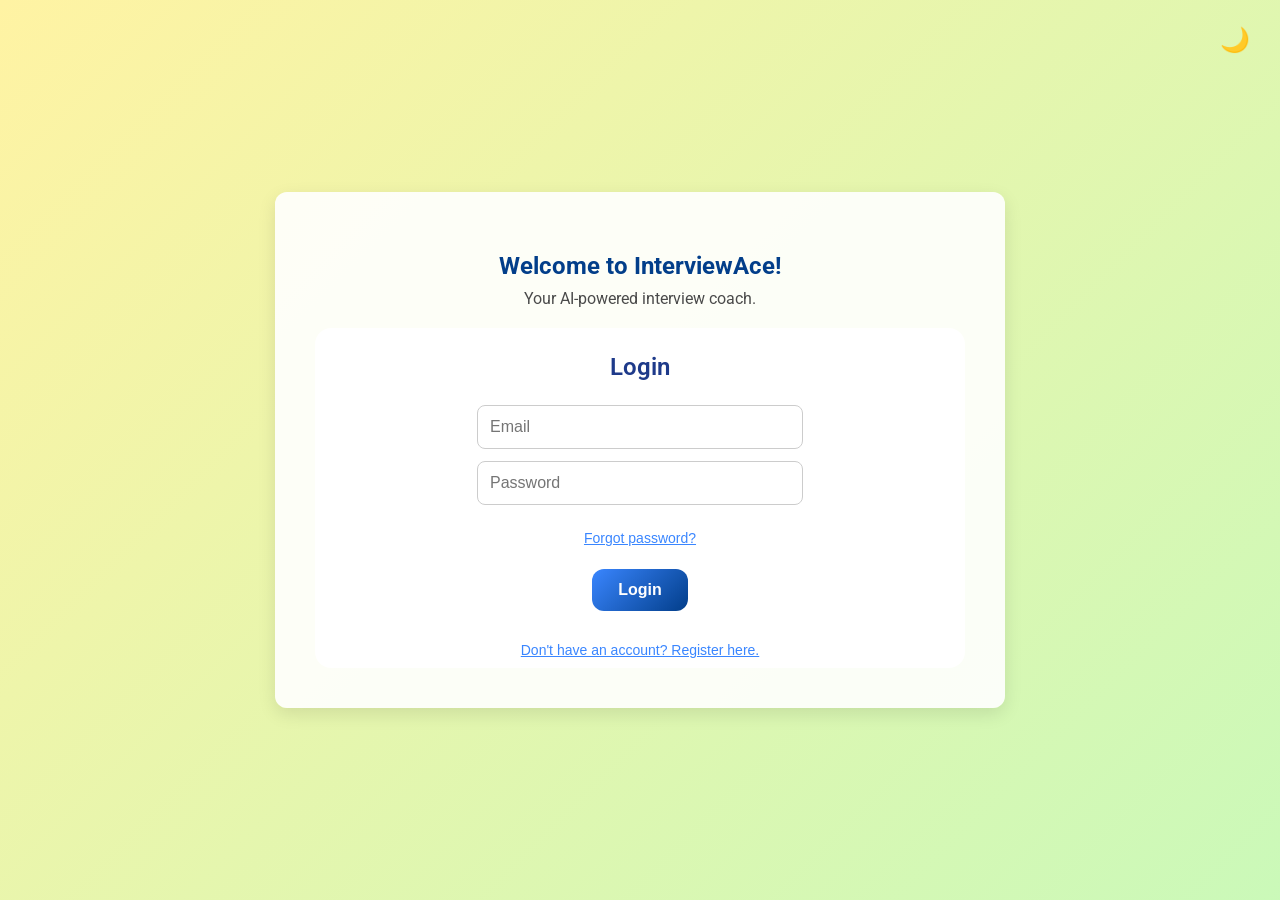
==== commit dc190835: "Update index.html" ====
--- a/index.html
+++ b/index.html
@@ -24,7 +24,6 @@
                         <h2>Login</h2>
                         <input type="email" id="loginEmail" placeholder="Email" required>
                         <input type="password" id="loginPassword" placeholder="Password" required>
-                        <button type="button" class="toggle-password" onclick="togglePassword('loginPassword')">👁️</button>
                         <button class="link-btn" onclick="handleForgotPassword()">Forgot password?</button>
                         <button class="btn" onclick="login()">Login</button>
                         <div id="loginError" class="error-message hidden"></div>
@@ -37,7 +36,6 @@
                         <input type="text" id="regName" placeholder="Name" required>
                         <input type="email" id="regEmail" placeholder="Email" required>
                         <input type="password" id="regPassword" placeholder="Password" required>
-                        <button type="button" class="toggle-password" onclick="togglePassword('regPassword')">👁️</button>
                         <input type="text" id="regSecurityQuestion" placeholder="Security question (e.g. Your pet's name?)" required>
                         <input type="text" id="regSecurityAnswer" placeholder="Your answer" required>
                         <button class="btn" onclick="register()">Register</button>
